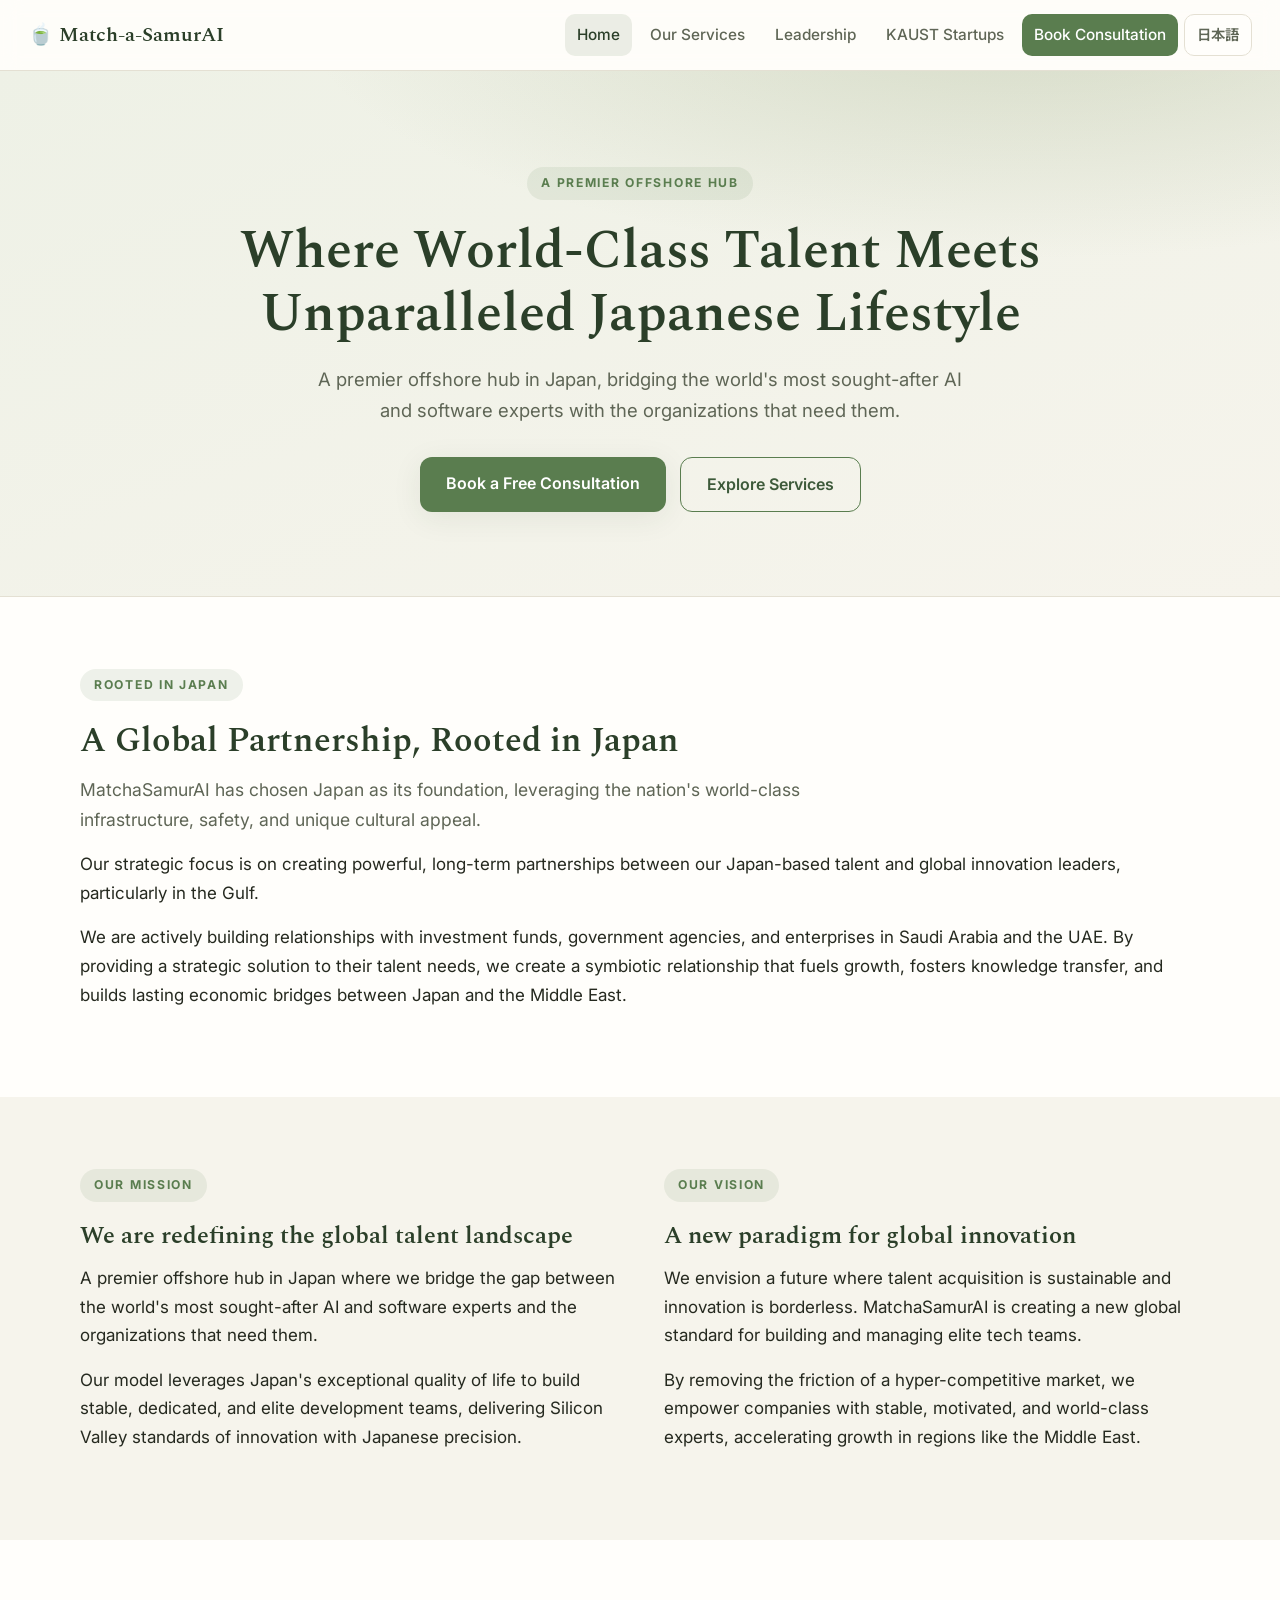
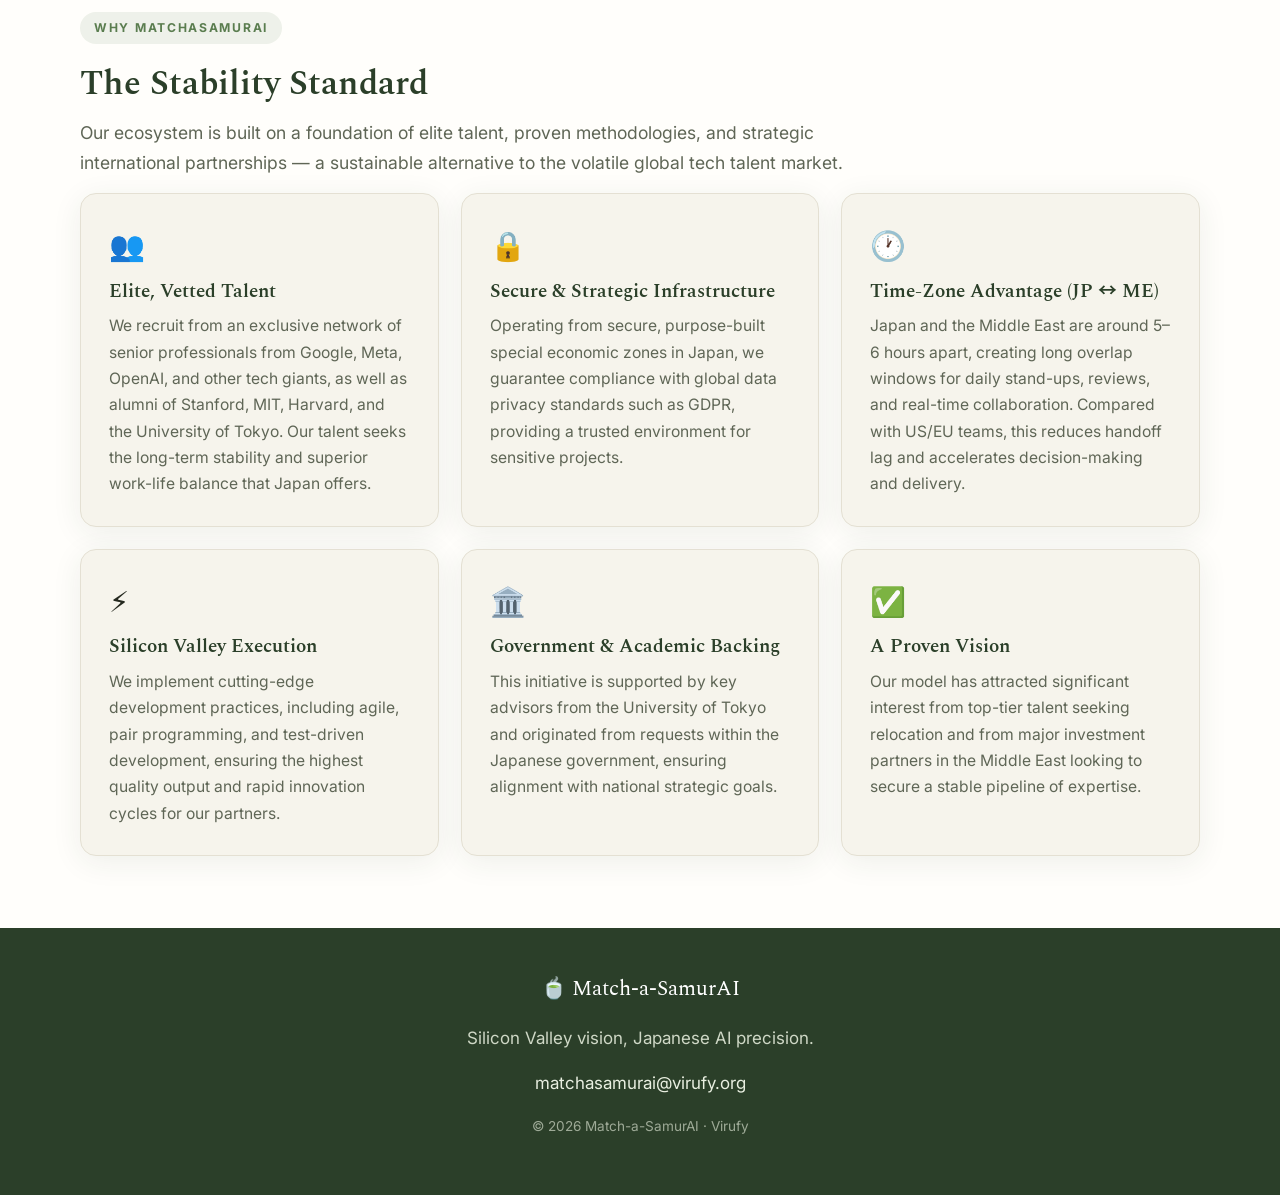
==== index.html @ 615c8d33 "Initial Match-a-SamurAI bilingual static site Regenerated the prior Google Site as a static, EN/JA-t" ====
<!doctype html>
<html lang="en">
<head>
<meta charset="utf-8">
<meta name="viewport" content="width=device-width, initial-scale=1">
<title>Match-a-SamurAI · Elite Global AI Talent, Based in Japan</title>
<meta name="description" content="Match-a-SamurAI: elite global AI and software talent, based in Japan, bridging world-class engineers with the Gulf and beyond.">
<link rel="preconnect" href="https://fonts.googleapis.com">
<link rel="preconnect" href="https://fonts.gstatic.com" crossorigin>
<link href="https://fonts.googleapis.com/css2?family=Inter:wght@400;500;600;700&family=Noto+Sans+JP:wght@400;500;700&family=Spectral:wght@500;600&display=swap" rel="stylesheet">
<link rel="stylesheet" href="style.css">
</head>
<body class="en">
<header class="site-head">
  <a class="brand" href="index.html">🍵 Match-a-SamurAI</a>
  <button class="nav-toggle" aria-label="Menu" onclick="document.body.classList.toggle('nav-open')">☰</button>
  <nav class="nav"><a href="index.html" class="active"><span class="en">Home</span><span class="ja">ホーム</span></a><a href="services.html" class=""><span class="en">Our Services</span><span class="ja">サービス内容</span></a><a href="leadership.html" class=""><span class="en">Leadership</span><span class="ja">経営陣</span></a><a href="kaust-startups.html" class=""><span class="en">KAUST Startups</span><span class="ja">KAUSTスタートアップ</span></a>
    <a class="cta-sm" href="https://forms.gle/ReiTpMpVx523zwNr6" target="_blank" rel="noopener"><span class="en">Book Consultation</span><span class="ja">無料相談予約</span></a>
    <button class="lang-btn" onclick="toggleLang()"><span class="en">日本語</span><span class="ja">English</span></button>
  </nav>
</header>
<main>
<section class="hero">
  <div class="hero-inner">
    <div class="kicker"><span class="en">A Premier Offshore Hub</span><span class="ja">一流のオフショア開発拠点</span></div>
    <h1><span class="en">Where World-Class Talent Meets Unparalleled Japanese Lifestyle</span><span class="ja">世界水準の人材と、比類なき日本のライフスタイルが出会う場所</span></h1>
    <p class="hero-sub"><span class="en">A premier offshore hub in Japan, bridging the world's most sought-after AI and software experts with the organizations that need them.</span><span class="ja">日本に設けた一流の海外開発拠点。世界で最も求められるAI・ソフトウェアの専門家と、それを必要とする組織との架け橋になります。</span></p>
    <div class="hero-ctas">
      <a class="btn primary" href="https://forms.gle/ReiTpMpVx523zwNr6" target="_blank" rel="noopener"><span class="en">Book a Free Consultation</span><span class="ja">無料コンサルを予約</span></a>
      <a class="btn ghost" href="services.html"><span class="en">Explore Services</span><span class="ja">サービスを見る</span></a>
    </div>
  </div>
</section><section class="sec alt"><div class="wrap"><div class="kicker"><span class="en">Rooted in Japan</span><span class="ja">日本を拠点に</span></div><h2><span class="en">A Global Partnership, Rooted in Japan</span><span class="ja">日本に根ざしたグローバル・パートナーシップ</span></h2><p class="lead"><span class="en">MatchaSamurAI has chosen Japan as its foundation, leveraging the nation&#39;s world-class infrastructure, safety, and unique cultural appeal.</span><span class="ja">MatchaSamurAIは日本を拠点に選びました。世界トップクラスのインフラ、安全性、そして独自の文化的魅力を活かすためです。</span></p><p><span class="en">Our strategic focus is on creating powerful, long-term partnerships between our Japan-based talent and global innovation leaders, particularly in the Gulf.</span><span class="ja">私たちの戦略的な焦点は、日本を拠点とする優秀な人材と、特に湾岸地域のグローバルなイノベーション・リーダーとの間に、強力で長期的なパートナーシップを築くことにあります。</span></p><p><span class="en">We are actively building relationships with investment funds, government agencies, and enterprises in Saudi Arabia and the UAE. By providing a strategic solution to their talent needs, we create a symbiotic relationship that fuels growth, fosters knowledge transfer, and builds lasting economic bridges between Japan and the Middle East.</span><span class="ja">サウジアラビアやUAEの投資ファンド、政府機関、企業との関係構築を積極的に進めており、彼らの人材ニーズに応える戦略的ソリューションを提供します。成長を促進し、知識伝達を推進することで、日本と中東の間に持続的な経済的架け橋を築きます。</span></p></div></section><section class="sec "><div class="wrap"><div class="two-col"><div><div class="kicker"><span class="en">Our Mission</span><span class="ja">私たちの使命</span></div><h2><span class="en">We are redefining the global talent landscape</span><span class="ja">グローバル人材の新しい姿を定義する</span></h2><p><span class="en">A premier offshore hub in Japan where we bridge the gap between the world&#39;s most sought-after AI and software experts and the organizations that need them.</span><span class="ja">日本に設けた拠点を通じて、世界で最も求められるAI・ソフトウェアの専門家と、それを必要とする組織との架け橋となります。</span></p><p><span class="en">Our model leverages Japan&#39;s exceptional quality of life to build stable, dedicated, and elite development teams, delivering Silicon Valley standards of innovation with Japanese precision.</span><span class="ja">私たちのモデルは、日本の卓越した生活の質を活かし、安定的で献身的かつ精鋭の開発チームを形成。シリコンバレー水準のイノベーションを日本の精密さで提供します。</span></p></div><div><div class="kicker"><span class="en">Our Vision</span><span class="ja">私たちのビジョン</span></div><h2><span class="en">A new paradigm for global innovation</span><span class="ja">グローバル・イノベーションの新しいパラダイム</span></h2><p><span class="en">We envision a future where talent acquisition is sustainable and innovation is borderless. MatchaSamurAI is creating a new global standard for building and managing elite tech teams.</span><span class="ja">私たちは、人材獲得が持続可能であり、イノベーションが国境を超える未来を描いています。MatchaSamurAIは、精鋭テックチームの構築と運営において、新たなグローバルスタンダードを生み出しています。</span></p><p><span class="en">By removing the friction of a hyper-competitive market, we empower companies with stable, motivated, and world-class experts, accelerating growth in regions like the Middle East.</span><span class="ja">過度に競争的な市場の摩擦を取り除くことで、企業に安定的でモチベーションの高い世界水準の専門家を提供し、中東などの地域での成長を加速させます。</span></p></div></div></div></section><section class="sec alt"><div class="wrap"><div class="kicker"><span class="en">Why MatchaSamurAI</span><span class="ja">選ばれる理由</span></div><h2><span class="en">The Stability Standard</span><span class="ja">持続的で安定したモデル</span></h2><p class="lead"><span class="en">Our ecosystem is built on a foundation of elite talent, proven methodologies, and strategic international partnerships — a sustainable alternative to the volatile global tech talent market.</span><span class="ja">私たちのビジネス構造は、精鋭人材、実証済みの手法、そして戦略的な国際パートナーシップの基盤の上に構築されています。不安定なグローバル人材市場に代わる持続可能な選択肢を提供します。</span></p><div class="grid"><div class="card"><div class="card-ic">👥</div><h3><span class="en">Elite, Vetted Talent</span><span class="ja">精鋭で厳選された人材</span></h3><p><span class="en">We recruit from an exclusive network of senior professionals from Google, Meta, OpenAI, and other tech giants, as well as alumni of Stanford, MIT, Harvard, and the University of Tokyo. Our talent seeks the long-term stability and superior work-life balance that Japan offers.</span><span class="ja">Google、Meta、OpenAIなどのテック大手や、スタンフォード、MIT、ハーバード、東京大学の卒業生など、精鋭ネットワークから経験豊富な人材を採用。彼らは長期的な安定と、日本が提供する優れたワークライフバランスを求めています。</span></p></div><div class="card"><div class="card-ic">🔒</div><h3><span class="en">Secure & Strategic Infrastructure</span><span class="ja">安全で戦略的なインフラ</span></h3><p><span class="en">Operating from secure, purpose-built special economic zones in Japan, we guarantee compliance with global data privacy standards such as GDPR, providing a trusted environment for sensitive projects.</span><span class="ja">日本国内の特別経済区に設けた専用施設から運営し、GDPRなどの国際的なデータプライバシー基準に準拠。機密性の高いプロジェクトにも信頼できる環境を提供します。</span></p></div><div class="card"><div class="card-ic">🕐</div><h3><span class="en">Time-Zone Advantage (JP ↔ ME)</span><span class="ja">タイムゾーンの優位性（日本 ↔ 中東）</span></h3><p><span class="en">Japan and the Middle East are around 5–6 hours apart, creating long overlap windows for daily stand-ups, reviews, and real-time collaboration. Compared with US/EU teams, this reduces handoff lag and accelerates decision-making and delivery.</span><span class="ja">日本と中東の時差は約5〜6時間。日次スタンドアップ、レビュー、リアルタイムの共同作業に十分な重複時間が生まれます。米国や欧州のチームに比べ、引き継ぎの遅延が少なく、意思決定と成果物のスピードを高めます。</span></p></div><div class="card"><div class="card-ic">⚡</div><h3><span class="en">Silicon Valley Execution</span><span class="ja">シリコンバレー水準の実行力</span></h3><p><span class="en">We implement cutting-edge development practices, including agile, pair programming, and test-driven development, ensuring the highest quality output and rapid innovation cycles for our partners.</span><span class="ja">アジャイル、ペアプログラミング、テスト駆動開発などの最新手法を導入。最高品質の成果と迅速なイノベーションサイクルをパートナーに提供します。</span></p></div><div class="card"><div class="card-ic">🏛️</div><h3><span class="en">Government & Academic Backing</span><span class="ja">政府・学術の後押し</span></h3><p><span class="en">This initiative is supported by key advisors from the University of Tokyo and originated from requests within the Japanese government, ensuring alignment with national strategic goals.</span><span class="ja">本取り組みは東京大学の有力アドバイザーの支援を受け、日本政府からの要請を背景に誕生しました。国家的な戦略目標とも合致しています。</span></p></div><div class="card"><div class="card-ic">✅</div><h3><span class="en">A Proven Vision</span><span class="ja">実証されたビジョン</span></h3><p><span class="en">Our model has attracted significant interest from top-tier talent seeking relocation and from major investment partners in the Middle East looking to secure a stable pipeline of expertise.</span><span class="ja">このモデルは、移住を希望するトップクラスの人材からの関心を集め、中東の主要投資パートナーからも安定した人材パイプライン確保の観点で大きな注目を浴びています。</span></p></div></div></div></section>
</main>
<footer class="site-foot">
  <div class="foot-brand">🍵 Match-a-SamurAI</div>
  <p><span class="en">Silicon Valley vision, Japanese AI precision.</span><span class="ja">シリコンバレーのビジョン、日本のAIの精密さ。</span></p>
  <p class="foot-contact"><a href="mailto:matchasamurai@virufy.org">matchasamurai@virufy.org</a></p>
  <p class="foot-copy">© 2026 Match-a-SamurAI · Virufy</p>
</footer>
<script src="app.js"></script>
</body>
</html>
---- style.css ----
:root{
  --matcha:#5a7d4f;      /* primary matcha green */
  --matcha-dark:#3d5a3a;
  --matcha-deep:#2b3f29;
  --accent:#a3b18a;
  --cream:#f6f4ec;
  --paper:#fffefb;
  --ink:#25291f;
  --muted:#5f6656;
  --line:#e4e0d3;
  --gold:#b98a3c;
  --maxw:1120px;
  --r:16px;
  --shadow:0 6px 30px rgba(43,63,41,.08);
}
*{box-sizing:border-box}
html{scroll-behavior:smooth}
body{
  margin:0;color:var(--ink);background:var(--cream);
  font-family:"Inter","Noto Sans JP",system-ui,sans-serif;
  line-height:1.68;font-size:17px;-webkit-font-smoothing:antialiased;
}
body.ja{font-family:"Noto Sans JP","Inter",system-ui,sans-serif;}
/* language toggling */
.ja .en{display:none}
.en .ja{display:none}
img{max-width:100%}
a{color:var(--matcha-dark);text-decoration:none}
h1,h2,h3{font-family:"Spectral","Noto Sans JP",serif;line-height:1.2;color:var(--matcha-deep);font-weight:600}
.ja h1,.ja h2,.ja h3{font-family:"Noto Sans JP",serif;font-weight:700}

/* header */
.site-head{
  position:sticky;top:0;z-index:50;display:flex;align-items:center;gap:20px;
  padding:14px 28px;background:rgba(255,254,251,.9);backdrop-filter:blur(10px);
  border-bottom:1px solid var(--line);
}
.brand{font-family:"Spectral",serif;font-weight:600;font-size:1.28rem;color:var(--matcha-deep);white-space:nowrap}
.nav{margin-left:auto;display:flex;align-items:center;gap:6px;flex-wrap:wrap}
.nav a{padding:8px 12px;border-radius:10px;color:var(--muted);font-weight:500;font-size:.96rem}
.nav a:hover{color:var(--matcha-deep);background:rgba(90,125,79,.08)}
.nav a.active{color:var(--matcha-deep);background:rgba(90,125,79,.12)}
.cta-sm{background:var(--matcha)!important;color:#fff!important}
.cta-sm:hover{background:var(--matcha-dark)!important}
.lang-btn{cursor:pointer;border:1px solid var(--line);background:var(--paper);color:var(--muted);
  padding:8px 12px;border-radius:10px;font:inherit;font-size:.9rem;font-weight:600}
.lang-btn:hover{border-color:var(--accent);color:var(--matcha-deep)}
.nav-toggle{display:none;margin-left:auto;background:none;border:0;font-size:1.5rem;cursor:pointer;color:var(--matcha-deep)}

/* hero */
.hero{
  background:
    radial-gradient(1200px 400px at 80% -10%, rgba(163,177,138,.35), transparent 60%),
    linear-gradient(160deg,#eef1e6,#f6f4ec);
  border-bottom:1px solid var(--line);
  padding:96px 28px 84px;
}
.hero-inner{max-width:860px;margin:0 auto;text-align:center}
.kicker{display:inline-block;text-transform:uppercase;letter-spacing:.14em;font-size:.76rem;
  font-weight:700;color:var(--matcha);background:rgba(90,125,79,.1);padding:6px 14px;border-radius:999px;margin-bottom:20px}
.ja .kicker{letter-spacing:.04em}
.hero h1{font-size:clamp(2rem,4.6vw,3.3rem);margin:0 0 18px}
.hero-sub{font-size:1.16rem;color:var(--muted);max-width:680px;margin:0 auto 30px}
.hero-ctas{display:flex;gap:14px;justify-content:center;flex-wrap:wrap}
.btn{display:inline-block;padding:13px 26px;border-radius:12px;font-weight:600;font-size:1rem;transition:.15s}
.btn.primary{background:var(--matcha);color:#fff;box-shadow:var(--shadow)}
.btn.primary:hover{background:var(--matcha-dark);transform:translateY(-1px)}
.btn.ghost{border:1.5px solid var(--matcha);color:var(--matcha-dark);background:transparent}
.btn.ghost:hover{background:rgba(90,125,79,.08)}

/* sections */
.sec{padding:72px 28px}
.sec.alt{background:var(--paper)}
.wrap{max-width:var(--maxw);margin:0 auto}
.sec h2{font-size:clamp(1.5rem,3vw,2.1rem);margin:0 0 14px}
.lead{font-size:1.1rem;color:var(--muted);max-width:820px;margin:0 0 32px}
.sec p{margin:0 0 16px}

.two-col{display:grid;grid-template-columns:1fr 1fr;gap:48px}
.two-col h2{font-size:1.5rem}

/* card grid */
.grid{display:grid;grid-template-columns:repeat(auto-fit,minmax(300px,1fr));gap:22px}
.grid.three{grid-template-columns:repeat(auto-fit,minmax(280px,1fr))}
.card{background:var(--paper);border:1px solid var(--line);border-radius:var(--r);padding:28px;box-shadow:var(--shadow)}
.sec.alt .card{background:var(--cream)}
.card-ic{font-size:1.8rem;margin-bottom:10px}
.card h3{margin:0 0 10px;font-size:1.18rem}
.card p{color:var(--muted);margin:0;font-size:.98rem}
.mini{margin:14px 0 0;padding-left:18px;color:var(--muted);font-size:.92rem}
.mini li{margin:4px 0}

/* bios */
.bios{display:grid;grid-template-columns:1fr 1fr;gap:24px}
.bio{background:var(--paper);border:1px solid var(--line);border-radius:var(--r);padding:28px;box-shadow:var(--shadow)}
.bio-head{border-bottom:2px solid var(--accent);padding-bottom:12px;margin-bottom:14px}
.bio-head h3{margin:0;font-size:1.3rem}
.bio-role{color:var(--gold);font-weight:600;font-size:.9rem;text-transform:uppercase;letter-spacing:.06em;margin-top:4px}
.ja .bio-role{letter-spacing:.02em}
.bio p{color:var(--muted);font-size:.96rem;margin:0 0 12px}

/* steps */
.steps{display:grid;grid-template-columns:repeat(auto-fit,minmax(230px,1fr));gap:20px;counter-reset:s}
.step{background:var(--paper);border:1px solid var(--line);border-radius:var(--r);padding:26px;position:relative}
.step-n{width:36px;height:36px;border-radius:50%;background:var(--matcha);color:#fff;
  display:flex;align-items:center;justify-content:center;font-weight:700;margin-bottom:12px}
.step h3{margin:0 0 8px;font-size:1.08rem}
.step p{color:var(--muted);font-size:.94rem;margin:0}

/* cta band */
.cta-band{text-align:center;background:linear-gradient(150deg,var(--matcha-deep),var(--matcha-dark));
  color:#fff;border-radius:22px;padding:52px 32px}
.cta-band h2{color:#fff;margin:0 0 12px}
.cta-band .kicker{background:rgba(255,255,255,.16);color:#eaf0e2}
.cta-band p{color:#dce4d3;margin:0 0 24px}

/* footer */
.site-foot{background:var(--matcha-deep);color:#cfd8c6;text-align:center;padding:44px 28px}
.foot-brand{font-family:"Spectral",serif;font-size:1.3rem;color:#fff;margin-bottom:6px}
.site-foot a{color:#e9efe1}
.foot-copy{opacity:.7;font-size:.85rem;margin-top:14px}

@media(max-width:820px){
  .nav{position:fixed;top:57px;right:0;left:0;flex-direction:column;align-items:stretch;gap:2px;
    background:var(--paper);border-bottom:1px solid var(--line);padding:12px;display:none}
  body.nav-open .nav{display:flex}
  .nav-toggle{display:block}
  .two-col{grid-template-columns:1fr;gap:28px}
  .bios{grid-template-columns:1fr}
  .hero{padding:64px 22px 56px}
  .sec{padding:52px 22px}
}
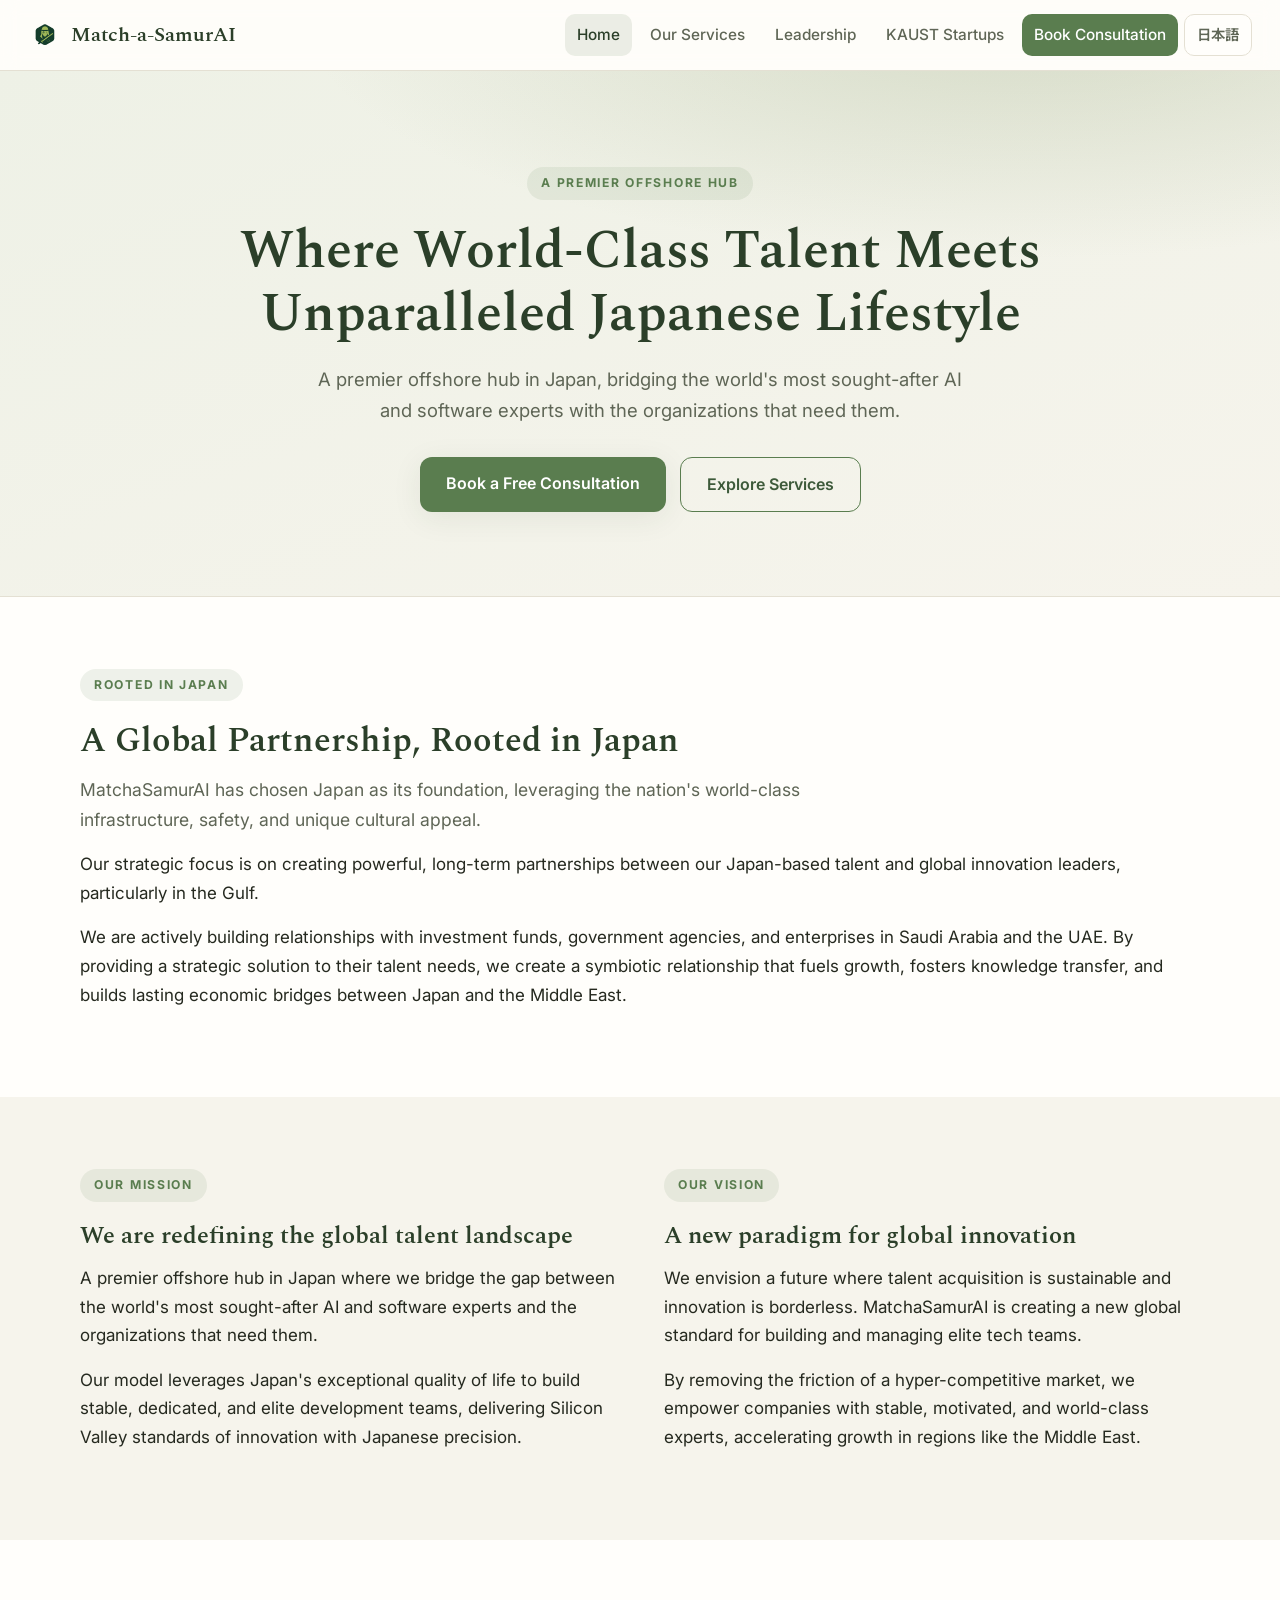
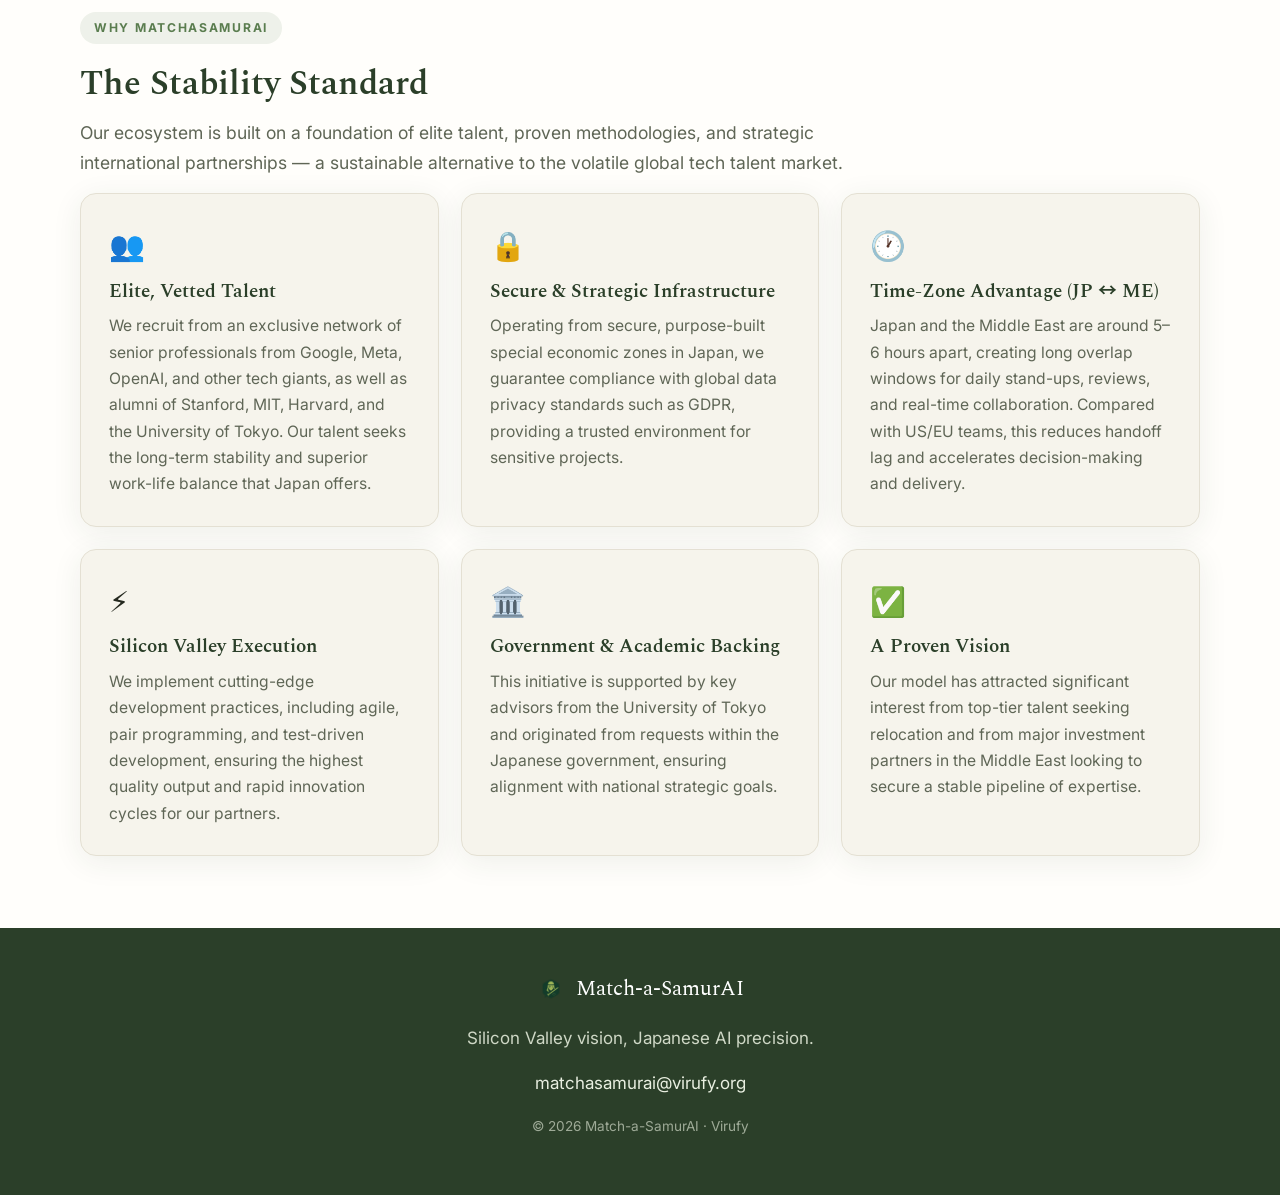
==== commit 9c6ca28a: "Add real logo (from Gsite) to header/footer/favicon; replace placeholder" ====
--- a/index.html
+++ b/index.html
@@ -8,11 +8,12 @@
 <link rel="preconnect" href="https://fonts.googleapis.com">
 <link rel="preconnect" href="https://fonts.gstatic.com" crossorigin>
 <link href="https://fonts.googleapis.com/css2?family=Inter:wght@400;500;600;700&family=Noto+Sans+JP:wght@400;500;700&family=Spectral:wght@500;600&display=swap" rel="stylesheet">
+<link rel="icon" type="image/png" href="img/logo.png">
 <link rel="stylesheet" href="style.css">
 </head>
 <body class="en">
 <header class="site-head">
-  <a class="brand" href="index.html">🍵 Match-a-SamurAI</a>
+  <a class="brand" href="index.html"><img class="brand-logo" src="img/logo.png" alt="Match-a-SamurAI logo"> Match-a-SamurAI</a>
   <button class="nav-toggle" aria-label="Menu" onclick="document.body.classList.toggle('nav-open')">☰</button>
   <nav class="nav"><a href="index.html" class="active"><span class="en">Home</span><span class="ja">ホーム</span></a><a href="services.html" class=""><span class="en">Our Services</span><span class="ja">サービス内容</span></a><a href="leadership.html" class=""><span class="en">Leadership</span><span class="ja">経営陣</span></a><a href="kaust-startups.html" class=""><span class="en">KAUST Startups</span><span class="ja">KAUSTスタートアップ</span></a>
     <a class="cta-sm" href="https://forms.gle/ReiTpMpVx523zwNr6" target="_blank" rel="noopener"><span class="en">Book Consultation</span><span class="ja">無料相談予約</span></a>
@@ -33,7 +34,7 @@
 </section><section class="sec alt"><div class="wrap"><div class="kicker"><span class="en">Rooted in Japan</span><span class="ja">日本を拠点に</span></div><h2><span class="en">A Global Partnership, Rooted in Japan</span><span class="ja">日本に根ざしたグローバル・パートナーシップ</span></h2><p class="lead"><span class="en">MatchaSamurAI has chosen Japan as its foundation, leveraging the nation&#39;s world-class infrastructure, safety, and unique cultural appeal.</span><span class="ja">MatchaSamurAIは日本を拠点に選びました。世界トップクラスのインフラ、安全性、そして独自の文化的魅力を活かすためです。</span></p><p><span class="en">Our strategic focus is on creating powerful, long-term partnerships between our Japan-based talent and global innovation leaders, particularly in the Gulf.</span><span class="ja">私たちの戦略的な焦点は、日本を拠点とする優秀な人材と、特に湾岸地域のグローバルなイノベーション・リーダーとの間に、強力で長期的なパートナーシップを築くことにあります。</span></p><p><span class="en">We are actively building relationships with investment funds, government agencies, and enterprises in Saudi Arabia and the UAE. By providing a strategic solution to their talent needs, we create a symbiotic relationship that fuels growth, fosters knowledge transfer, and builds lasting economic bridges between Japan and the Middle East.</span><span class="ja">サウジアラビアやUAEの投資ファンド、政府機関、企業との関係構築を積極的に進めており、彼らの人材ニーズに応える戦略的ソリューションを提供します。成長を促進し、知識伝達を推進することで、日本と中東の間に持続的な経済的架け橋を築きます。</span></p></div></section><section class="sec "><div class="wrap"><div class="two-col"><div><div class="kicker"><span class="en">Our Mission</span><span class="ja">私たちの使命</span></div><h2><span class="en">We are redefining the global talent landscape</span><span class="ja">グローバル人材の新しい姿を定義する</span></h2><p><span class="en">A premier offshore hub in Japan where we bridge the gap between the world&#39;s most sought-after AI and software experts and the organizations that need them.</span><span class="ja">日本に設けた拠点を通じて、世界で最も求められるAI・ソフトウェアの専門家と、それを必要とする組織との架け橋となります。</span></p><p><span class="en">Our model leverages Japan&#39;s exceptional quality of life to build stable, dedicated, and elite development teams, delivering Silicon Valley standards of innovation with Japanese precision.</span><span class="ja">私たちのモデルは、日本の卓越した生活の質を活かし、安定的で献身的かつ精鋭の開発チームを形成。シリコンバレー水準のイノベーションを日本の精密さで提供します。</span></p></div><div><div class="kicker"><span class="en">Our Vision</span><span class="ja">私たちのビジョン</span></div><h2><span class="en">A new paradigm for global innovation</span><span class="ja">グローバル・イノベーションの新しいパラダイム</span></h2><p><span class="en">We envision a future where talent acquisition is sustainable and innovation is borderless. MatchaSamurAI is creating a new global standard for building and managing elite tech teams.</span><span class="ja">私たちは、人材獲得が持続可能であり、イノベーションが国境を超える未来を描いています。MatchaSamurAIは、精鋭テックチームの構築と運営において、新たなグローバルスタンダードを生み出しています。</span></p><p><span class="en">By removing the friction of a hyper-competitive market, we empower companies with stable, motivated, and world-class experts, accelerating growth in regions like the Middle East.</span><span class="ja">過度に競争的な市場の摩擦を取り除くことで、企業に安定的でモチベーションの高い世界水準の専門家を提供し、中東などの地域での成長を加速させます。</span></p></div></div></div></section><section class="sec alt"><div class="wrap"><div class="kicker"><span class="en">Why MatchaSamurAI</span><span class="ja">選ばれる理由</span></div><h2><span class="en">The Stability Standard</span><span class="ja">持続的で安定したモデル</span></h2><p class="lead"><span class="en">Our ecosystem is built on a foundation of elite talent, proven methodologies, and strategic international partnerships — a sustainable alternative to the volatile global tech talent market.</span><span class="ja">私たちのビジネス構造は、精鋭人材、実証済みの手法、そして戦略的な国際パートナーシップの基盤の上に構築されています。不安定なグローバル人材市場に代わる持続可能な選択肢を提供します。</span></p><div class="grid"><div class="card"><div class="card-ic">👥</div><h3><span class="en">Elite, Vetted Talent</span><span class="ja">精鋭で厳選された人材</span></h3><p><span class="en">We recruit from an exclusive network of senior professionals from Google, Meta, OpenAI, and other tech giants, as well as alumni of Stanford, MIT, Harvard, and the University of Tokyo. Our talent seeks the long-term stability and superior work-life balance that Japan offers.</span><span class="ja">Google、Meta、OpenAIなどのテック大手や、スタンフォード、MIT、ハーバード、東京大学の卒業生など、精鋭ネットワークから経験豊富な人材を採用。彼らは長期的な安定と、日本が提供する優れたワークライフバランスを求めています。</span></p></div><div class="card"><div class="card-ic">🔒</div><h3><span class="en">Secure & Strategic Infrastructure</span><span class="ja">安全で戦略的なインフラ</span></h3><p><span class="en">Operating from secure, purpose-built special economic zones in Japan, we guarantee compliance with global data privacy standards such as GDPR, providing a trusted environment for sensitive projects.</span><span class="ja">日本国内の特別経済区に設けた専用施設から運営し、GDPRなどの国際的なデータプライバシー基準に準拠。機密性の高いプロジェクトにも信頼できる環境を提供します。</span></p></div><div class="card"><div class="card-ic">🕐</div><h3><span class="en">Time-Zone Advantage (JP ↔ ME)</span><span class="ja">タイムゾーンの優位性（日本 ↔ 中東）</span></h3><p><span class="en">Japan and the Middle East are around 5–6 hours apart, creating long overlap windows for daily stand-ups, reviews, and real-time collaboration. Compared with US/EU teams, this reduces handoff lag and accelerates decision-making and delivery.</span><span class="ja">日本と中東の時差は約5〜6時間。日次スタンドアップ、レビュー、リアルタイムの共同作業に十分な重複時間が生まれます。米国や欧州のチームに比べ、引き継ぎの遅延が少なく、意思決定と成果物のスピードを高めます。</span></p></div><div class="card"><div class="card-ic">⚡</div><h3><span class="en">Silicon Valley Execution</span><span class="ja">シリコンバレー水準の実行力</span></h3><p><span class="en">We implement cutting-edge development practices, including agile, pair programming, and test-driven development, ensuring the highest quality output and rapid innovation cycles for our partners.</span><span class="ja">アジャイル、ペアプログラミング、テスト駆動開発などの最新手法を導入。最高品質の成果と迅速なイノベーションサイクルをパートナーに提供します。</span></p></div><div class="card"><div class="card-ic">🏛️</div><h3><span class="en">Government & Academic Backing</span><span class="ja">政府・学術の後押し</span></h3><p><span class="en">This initiative is supported by key advisors from the University of Tokyo and originated from requests within the Japanese government, ensuring alignment with national strategic goals.</span><span class="ja">本取り組みは東京大学の有力アドバイザーの支援を受け、日本政府からの要請を背景に誕生しました。国家的な戦略目標とも合致しています。</span></p></div><div class="card"><div class="card-ic">✅</div><h3><span class="en">A Proven Vision</span><span class="ja">実証されたビジョン</span></h3><p><span class="en">Our model has attracted significant interest from top-tier talent seeking relocation and from major investment partners in the Middle East looking to secure a stable pipeline of expertise.</span><span class="ja">このモデルは、移住を希望するトップクラスの人材からの関心を集め、中東の主要投資パートナーからも安定した人材パイプライン確保の観点で大きな注目を浴びています。</span></p></div></div></div></section>
 </main>
 <footer class="site-foot">
-  <div class="foot-brand">🍵 Match-a-SamurAI</div>
+  <div class="foot-brand"><img class="foot-logo" src="img/logo.png" alt=""> Match-a-SamurAI</div>
   <p><span class="en">Silicon Valley vision, Japanese AI precision.</span><span class="ja">シリコンバレーのビジョン、日本のAIの精密さ。</span></p>
   <p class="foot-contact"><a href="mailto:matchasamurai@virufy.org">matchasamurai@virufy.org</a></p>
   <p class="foot-copy">© 2026 Match-a-SamurAI · Virufy</p>
--- a/style.css
+++ b/style.css
@@ -35,7 +35,10 @@
   padding:14px 28px;background:rgba(255,254,251,.9);backdrop-filter:blur(10px);
   border-bottom:1px solid var(--line);
 }
-.brand{font-family:"Spectral",serif;font-weight:600;font-size:1.28rem;color:var(--matcha-deep);white-space:nowrap}
+.brand{display:flex;align-items:center;gap:9px;font-family:"Spectral",serif;font-weight:600;font-size:1.28rem;color:var(--matcha-deep);white-space:nowrap}
+.brand-logo{height:34px;width:34px}
+.foot-logo{height:30px;width:30px;vertical-align:middle;margin-right:6px}
+.foot-brand{display:flex;align-items:center;justify-content:center;gap:4px}
 .nav{margin-left:auto;display:flex;align-items:center;gap:6px;flex-wrap:wrap}
 .nav a{padding:8px 12px;border-radius:10px;color:var(--muted);font-weight:500;font-size:.96rem}
 .nav a:hover{color:var(--matcha-deep);background:rgba(90,125,79,.08)}
@@ -93,7 +96,12 @@
 /* bios */
 .bios{display:grid;grid-template-columns:1fr 1fr;gap:24px}
 .bio{background:var(--paper);border:1px solid var(--line);border-radius:var(--r);padding:28px;box-shadow:var(--shadow)}
-.bio-head{border-bottom:2px solid var(--accent);padding-bottom:12px;margin-bottom:14px}
+.bio-head{display:flex;align-items:center;gap:16px;border-bottom:2px solid var(--accent);padding-bottom:14px;margin-bottom:16px}
+.bio-avatar{flex:none;width:60px;height:60px;border-radius:50%;
+  background:linear-gradient(150deg,var(--tint),color-mix(in srgb,var(--tint) 70%,#000));
+  color:#fff;display:flex;align-items:center;justify-content:center;
+  font-family:"Spectral",serif;font-weight:600;font-size:1.4rem;letter-spacing:.02em;
+  box-shadow:0 3px 10px rgba(43,63,41,.18)}
 .bio-head h3{margin:0;font-size:1.3rem}
 .bio-role{color:var(--gold);font-weight:600;font-size:.9rem;text-transform:uppercase;letter-spacing:.06em;margin-top:4px}
 .ja .bio-role{letter-spacing:.02em}
